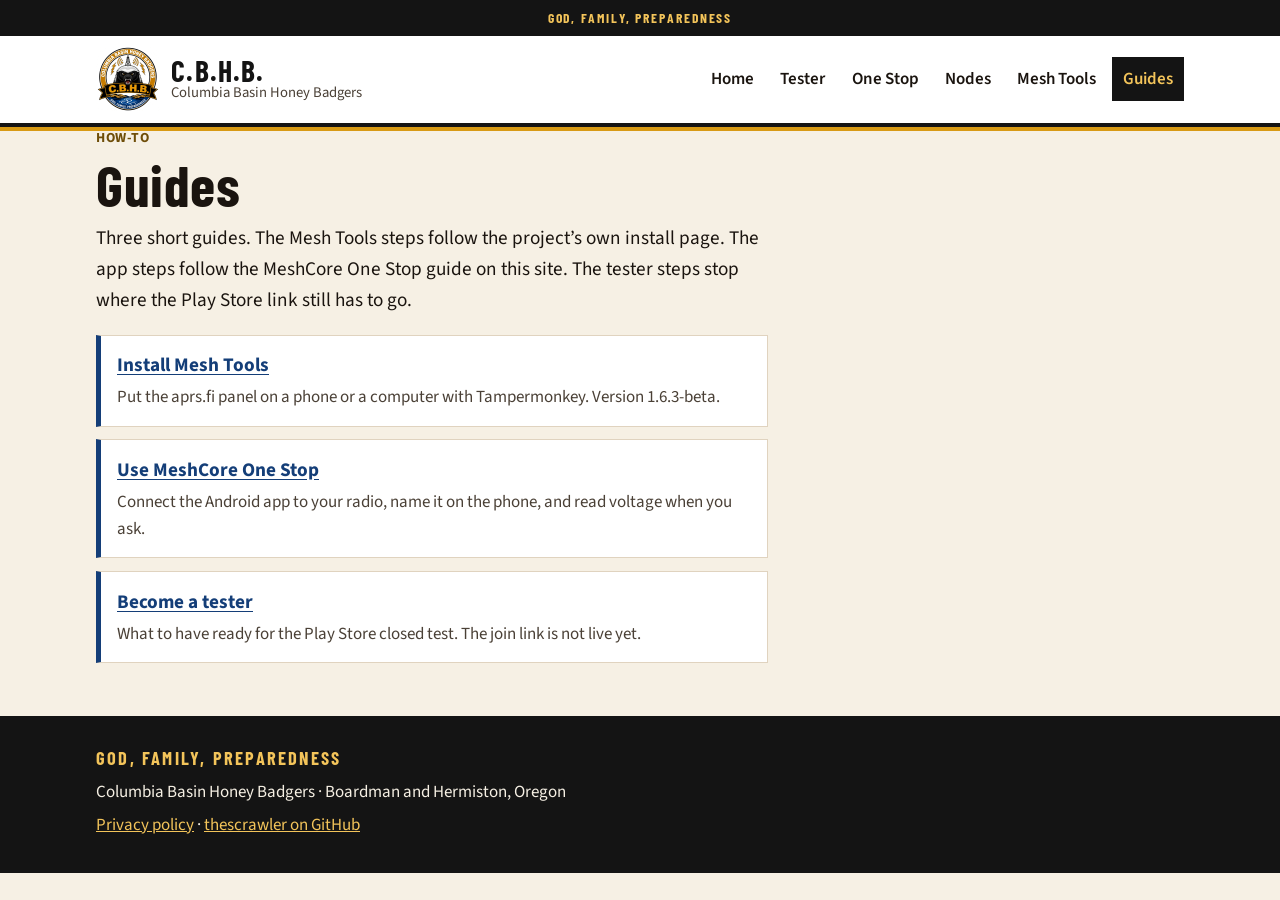
==== guides/index.html @ 163ae531 "Add the Columbia Basin Honey Badgers public site. Co-authored-by: Joey Powell <thescrawler@gmail.com" ====
<!DOCTYPE html>
<html lang="en">
<head>
  <meta charset="utf-8">
  <meta name="viewport" content="width=device-width, initial-scale=1">
  <title>Guides · C.B.H.B.</title>
  <meta name="description" content="Plain how-to pages for the Columbia Basin Honey Badgers: install Mesh Tools, use MeshCore One Stop, and become a Play Store tester.">
  <meta name="theme-color" content="#141414">
  <link rel="icon" href="../assets/favicon-32.png" type="image/png" sizes="32x32">
  <link rel="apple-touch-icon" href="../assets/apple-touch-icon.png">
  <link rel="stylesheet" href="../css/site.css">
</head>
<body>
  <a class="skip" href="#content">Skip to content</a>
  <header class="site-header">
    <p class="motto-bar">God, Family, Preparedness</p>
    <div class="wrap header-row">
      <a class="brand" href="../index.html">
        <img src="../assets/cbhb-logo.jpg" width="64" height="64" alt="">
        <span class="brand-text">
          <span class="brand-name">C.B.H.B.</span>
          <span class="brand-full">Columbia Basin Honey Badgers</span>
        </span>
      </a>
      <nav class="nav" aria-label="Pages">
        <a href="../index.html">Home</a>
        <a href="../become-a-tester.html">Tester</a>
        <a href="../meshcore-one-stop.html">One Stop</a>
        <a href="../nodes.html">Nodes</a>
        <a href="../mesh-tools.html">Mesh Tools</a>
        <a href="index.html" aria-current="page">Guides</a>
      </nav>
    </div>
  </header>

  <main id="content" class="wrap">
    <article class="prose">
      <p class="eyebrow">How-to</p>
      <h1>Guides</h1>
      <p class="lede">Three short guides. The Mesh Tools steps follow the project’s own install page. The app steps follow the MeshCore One Stop guide on this site. The tester steps stop where the Play Store link still has to go.</p>
      <ul class="guide-list">
        <li>
          <a href="install-mesh-tools.html">
            <strong>Install Mesh Tools</strong>
            <span>Put the aprs.fi panel on a phone or a computer with Tampermonkey. Version 1.6.3-beta.</span>
          </a>
        </li>
        <li>
          <a href="use-meshcore-one-stop.html">
            <strong>Use MeshCore One Stop</strong>
            <span>Connect the Android app to your radio, name it on the phone, and read voltage when you ask.</span>
          </a>
        </li>
        <li>
          <a href="become-a-tester.html">
            <strong>Become a tester</strong>
            <span>What to have ready for the Play Store closed test. The join link is not live yet.</span>
          </a>
        </li>
      </ul>
    </article>
  </main>

  <footer class="site-footer">
    <div class="wrap">
      <p class="footer-motto">God, Family, Preparedness</p>
      <p>Columbia Basin Honey Badgers · Boardman and Hermiston, Oregon</p>
      <p><a href="../privacy.html">Privacy policy</a> · <a href="https://github.com/thescrawler">thescrawler on GitHub</a></p>
    </div>
  </footer>
</body>
</html>
---- css/site.css ----
/* C.B.H.B. public site. Fonts: Barlow Condensed and Source Sans 3, SIL OFL. */

@font-face {
  font-family: "Barlow Condensed";
  font-style: normal;
  font-weight: 600;
  font-display: swap;
  src: url("../fonts/barlow-condensed-600.woff2") format("woff2");
}

@font-face {
  font-family: "Barlow Condensed";
  font-style: normal;
  font-weight: 700;
  font-display: swap;
  src: url("../fonts/barlow-condensed-700.woff2") format("woff2");
}

@font-face {
  font-family: "Source Sans 3";
  font-style: normal;
  font-weight: 400;
  font-display: swap;
  src: url("../fonts/source-sans-3-400.woff2") format("woff2");
}

@font-face {
  font-family: "Source Sans 3";
  font-style: normal;
  font-weight: 600;
  font-display: swap;
  src: url("../fonts/source-sans-3-600.woff2") format("woff2");
}

@font-face {
  font-family: "Source Sans 3";
  font-style: normal;
  font-weight: 700;
  font-display: swap;
  src: url("../fonts/source-sans-3-700.woff2") format("woff2");
}

:root {
  --ink: #1a140f;
  --muted: #4a4036;
  --paper: #f6f0e4;
  --paper-2: #fffdf8;
  --line: #e0d3bf;
  --gold: #d89a14;
  --gold-ink: #f3c45a;
  --gold-deep: #6e4d08;
  --black: #141414;
  --blue: #143e78;
  --river: #1d5aa6;
  --display: "Barlow Condensed", "Arial Narrow", "Segoe UI", sans-serif;
  --sans: "Source Sans 3", "Segoe UI", sans-serif;
}

*,
*::before,
*::after {
  box-sizing: border-box;
}

html {
  scroll-behavior: smooth;
}

body {
  margin: 0;
  background: var(--paper);
  color: var(--ink);
  font-family: var(--sans);
  font-size: 1.0625rem;
  line-height: 1.6;
}

img {
  max-width: 100%;
  height: auto;
}

a {
  color: var(--blue);
}

a:hover {
  color: var(--river);
}

:focus-visible {
  outline: 3px solid var(--blue);
  outline-offset: 2px;
}

.skip {
  position: absolute;
  left: 0.75rem;
  top: 0.5rem;
  background: #fff;
  color: var(--ink);
  padding: 0.4rem 0.7rem;
  z-index: 10;
  transform: translateY(-150%);
}

.skip:focus {
  transform: none;
}

.wrap {
  width: min(68rem, calc(100% - 2rem));
  margin-inline: auto;
}

.motto-bar {
  margin: 0;
  background: var(--black);
  color: var(--gold-ink);
  text-align: center;
  font-family: var(--display);
  font-weight: 700;
  letter-spacing: 0.14em;
  text-transform: uppercase;
  font-size: 0.85rem;
  padding: 0.45rem 0.75rem;
}

.site-header {
  background: #fff;
  border-bottom: 4px solid var(--black);
  box-shadow: 0 4px 0 var(--gold);
  position: sticky;
  top: 0;
  z-index: 5;
}

.header-row {
  display: flex;
  flex-wrap: wrap;
  align-items: center;
  justify-content: space-between;
  gap: 0.75rem 1.25rem;
  padding: 0.7rem 0;
}

.brand {
  display: flex;
  align-items: center;
  gap: 0.7rem;
  color: inherit;
  text-decoration: none;
  min-height: 44px;
}

.brand img {
  width: 64px;
  height: 64px;
  background: #fff;
  flex: none;
}

.brand-name {
  display: block;
  font-family: var(--display);
  font-weight: 700;
  font-size: 1.85rem;
  letter-spacing: 0.04em;
  line-height: 0.9;
  color: var(--black);
}

.brand-full {
  display: block;
  font-size: 0.92rem;
  color: var(--muted);
  line-height: 1.2;
}

.nav {
  display: flex;
  flex-wrap: wrap;
  gap: 0.25rem;
}

.nav a {
  color: var(--ink);
  text-decoration: none;
  font-weight: 600;
  padding: 0.5rem 0.7rem;
  min-height: 44px;
  display: inline-flex;
  align-items: center;
}

.nav a:hover {
  background: #f6f0e4;
  color: var(--ink);
}

.nav a[aria-current="page"] {
  background: var(--black);
  color: var(--gold-ink);
}

main {
  padding-bottom: 2.5rem;
}

.hero {
  display: grid;
  grid-template-columns: minmax(12rem, 20rem) 1fr;
  gap: 1.25rem 2rem;
  align-items: center;
  padding: 1.6rem 0 0.4rem;
}

.logo-plate {
  background: #fff;
  border: 3px solid var(--black);
  box-shadow: 0 0 0 3px var(--gold);
  width: min(20rem, 100%);
}

.logo-plate img {
  display: block;
  width: 100%;
  height: auto;
}

h1,
h2,
h3 {
  font-family: var(--display);
  font-weight: 700;
  line-height: 1.05;
  letter-spacing: 0.01em;
  margin: 0 0 0.55rem;
  scroll-margin-top: 11rem;
}

h1 {
  font-size: clamp(2.4rem, 6vw, 3.6rem);
}

h2 {
  font-size: clamp(1.7rem, 3vw, 2.15rem);
  margin-top: 2rem;
}

h3 {
  font-size: 1.45rem;
  margin-top: 1.4rem;
}

.eyebrow {
  margin: 0 0 0.35rem;
  color: var(--gold-deep);
  font-weight: 700;
  letter-spacing: 0.04em;
  text-transform: uppercase;
  font-size: 0.86rem;
}

.motto-line {
  margin: 0.2rem 0 0.8rem;
  font-family: var(--display);
  font-weight: 700;
  font-size: 1.45rem;
  letter-spacing: 0.04em;
  text-transform: uppercase;
  color: var(--blue);
}

.lede {
  font-size: 1.2rem;
  margin-top: 0;
}

.prose {
  max-width: 42rem;
}

.actions {
  display: flex;
  flex-wrap: wrap;
  gap: 0.65rem;
  margin-top: 1.1rem;
}

.btn {
  display: inline-flex;
  align-items: center;
  justify-content: center;
  min-height: 48px;
  padding: 0.65rem 1rem;
  background: var(--black);
  color: var(--gold-ink);
  text-decoration: none;
  font-weight: 700;
  border: 2px solid var(--black);
}

.btn:hover {
  background: var(--gold);
  color: var(--black);
  border-color: var(--black);
}

.btn.secondary {
  background: transparent;
  color: var(--black);
}

.btn.secondary:hover {
  background: var(--black);
  color: var(--gold-ink);
}

.pagelist {
  list-style: none;
  padding: 0;
  margin: 0.5rem 0 0;
  border-top: 1px solid var(--line);
  max-width: 42rem;
}

.pagelist a {
  display: flex;
  flex-direction: column;
  gap: 0.1rem;
  padding: 0.85rem 0.15rem;
  text-decoration: none;
  color: inherit;
  border-bottom: 1px solid var(--line);
}

.pagelist a strong {
  color: var(--blue);
  text-decoration: underline;
  text-underline-offset: 0.15em;
  font-size: 1.12rem;
}

.pagelist a span {
  color: var(--muted);
}

.pagelist a:hover {
  background: rgba(255, 255, 255, 0.55);
}

.note,
.link-slot,
.card {
  background: var(--paper-2);
  border: 1px solid var(--line);
  padding: 1rem 1.05rem;
  margin: 1rem 0;
}

.note {
  border-left: 5px solid var(--gold);
}

.note strong.lead-in {
  display: block;
  font-family: var(--display);
  font-size: 1.25rem;
  letter-spacing: 0.02em;
}

.link-slot {
  border: 3px dashed var(--gold-deep);
  background: #fffdf6;
}

.link-slot h2 {
  margin-top: 0;
}

.kicker {
  margin: 0;
  font-family: var(--display);
  font-weight: 700;
  letter-spacing: 0.12em;
  text-transform: uppercase;
  color: var(--gold-deep);
  font-size: 1rem;
}

.slot {
  margin: 0.7rem 0;
  background: #f3efe4;
  border: 1px solid #d9cdb8;
  min-height: 3.2rem;
  display: flex;
  align-items: center;
  padding: 0.75rem 0.9rem;
  font-family: ui-monospace, "Cascadia Code", monospace;
  color: #6b5e50;
  font-size: 1.05rem;
}

.facts {
  display: grid;
  grid-template-columns: repeat(auto-fit, minmax(11rem, 1fr));
  gap: 0.6rem;
  margin: 1rem 0;
  padding: 0;
  max-width: 42rem;
}

.facts div {
  background: #fff;
  border: 1px solid var(--line);
  padding: 0.7rem 0.85rem;
}

.facts dt {
  font-size: 0.78rem;
  letter-spacing: 0.06em;
  text-transform: uppercase;
  color: var(--muted);
  font-weight: 700;
}

.facts dd {
  margin: 0.15rem 0 0;
  font-weight: 700;
  overflow-wrap: anywhere;
}

.jump {
  display: flex;
  flex-wrap: wrap;
  gap: 0.4rem 0.9rem;
  padding: 0;
  margin: 0.4rem 0 0;
  list-style: none;
}

.jump a {
  font-weight: 600;
}

ol.steps,
ul.plain {
  padding-left: 1.2rem;
}

ol.steps li,
ul.plain li {
  margin: 0.35rem 0;
}

.url-box {
  display: flex;
  flex-wrap: wrap;
  gap: 0.6rem;
  align-items: center;
  background: #fff;
  border: 1px solid var(--line);
  padding: 0.75rem;
  margin: 0.8rem 0;
}

.url-box a,
.url-box code {
  flex: 1 1 16rem;
  overflow-wrap: anywhere;
  font-family: ui-monospace, "Cascadia Code", monospace;
  font-size: 0.92rem;
}

.url-box button {
  min-height: 44px;
  padding: 0.45rem 0.8rem;
  background: var(--black);
  color: var(--gold-ink);
  border: 2px solid var(--black);
  font: inherit;
  font-weight: 700;
  cursor: pointer;
}

.url-box button:hover {
  background: var(--gold);
  color: var(--black);
}

.table-wrap {
  overflow-x: auto;
  margin: 0.8rem 0 1rem;
  background: #fff;
  border: 1px solid var(--line);
}

table {
  border-collapse: collapse;
  width: 100%;
  min-width: 32rem;
  font-size: 1rem;
}

th,
td {
  text-align: left;
  padding: 0.6rem 0.75rem;
  border-bottom: 1px solid var(--line);
  vertical-align: top;
}

th {
  font-family: var(--display);
  font-size: 1.05rem;
  letter-spacing: 0.03em;
  background: #fff;
}

.map-frame {
  margin-top: 1rem;
  background: #ddd;
  border: 3px solid var(--black);
  box-shadow: 0 0 0 3px var(--gold);
  height: min(72vh, 42rem);
  min-height: 22rem;
}

.map-frame iframe {
  width: 100%;
  height: 100%;
  border: 0;
  display: block;
  background: #e7e2d8;
}

.shot {
  width: min(20rem, 100%);
  max-height: 36rem;
  overflow: auto;
  background: #fff;
  border: 1px solid var(--line);
  margin: 0.8rem 0;
}

.shot img {
  display: block;
  width: 100%;
  height: auto;
}

.guide-list {
  list-style: none;
  padding: 0;
  margin: 0;
}

.guide-list li {
  margin: 0 0 0.8rem;
}

.guide-list a {
  display: block;
  background: #fff;
  border: 1px solid var(--line);
  border-left: 5px solid var(--blue);
  padding: 0.9rem 1rem;
  text-decoration: none;
  color: inherit;
}

.guide-list a strong {
  display: block;
  color: var(--blue);
  text-decoration: underline;
  text-underline-offset: 0.15em;
  font-size: 1.2rem;
}

.guide-list a span {
  display: block;
  margin-top: 0.2rem;
  color: var(--muted);
}

.site-footer {
  background: var(--black);
  color: #f6f0e4;
  padding: 1.4rem 0 1.8rem;
}

.site-footer a {
  color: var(--gold-ink);
}

.site-footer p {
  margin: 0.35rem 0;
}

.footer-motto {
  font-family: var(--display);
  font-weight: 700;
  letter-spacing: 0.12em;
  text-transform: uppercase;
  color: var(--gold-ink);
  font-size: 1.15rem;
}

.credit {
  color: var(--muted);
  font-size: 0.95rem;
}

@media (max-width: 760px) {
  .site-header {
    position: static;
  }

  h1,
  h2,
  h3 {
    scroll-margin-top: 1rem;
  }

  .hero {
    grid-template-columns: 1fr;
    justify-items: center;
    text-align: center;
  }

  .hero .actions {
    justify-content: center;
  }

  .logo-plate {
    width: min(16rem, 78vw);
  }

  .motto-bar {
    letter-spacing: 0.08em;
  }
}

@media (max-width: 380px) {
  .brand-full {
    max-width: 11rem;
  }

  .motto-bar {
    letter-spacing: 0.04em;
    font-size: 0.75rem;
  }
}

@media print {
  .site-header,
  .skip,
  .actions,
  .url-box button,
  .nav {
    display: none;
  }

  body {
    background: #fff;
    color: #000;
  }

  .site-footer {
    background: #fff;
    color: #000;
  }

  .site-footer a {
    color: #000;
  }

  a {
    text-decoration: underline;
  }

  .map-frame {
    display: none;
  }
}
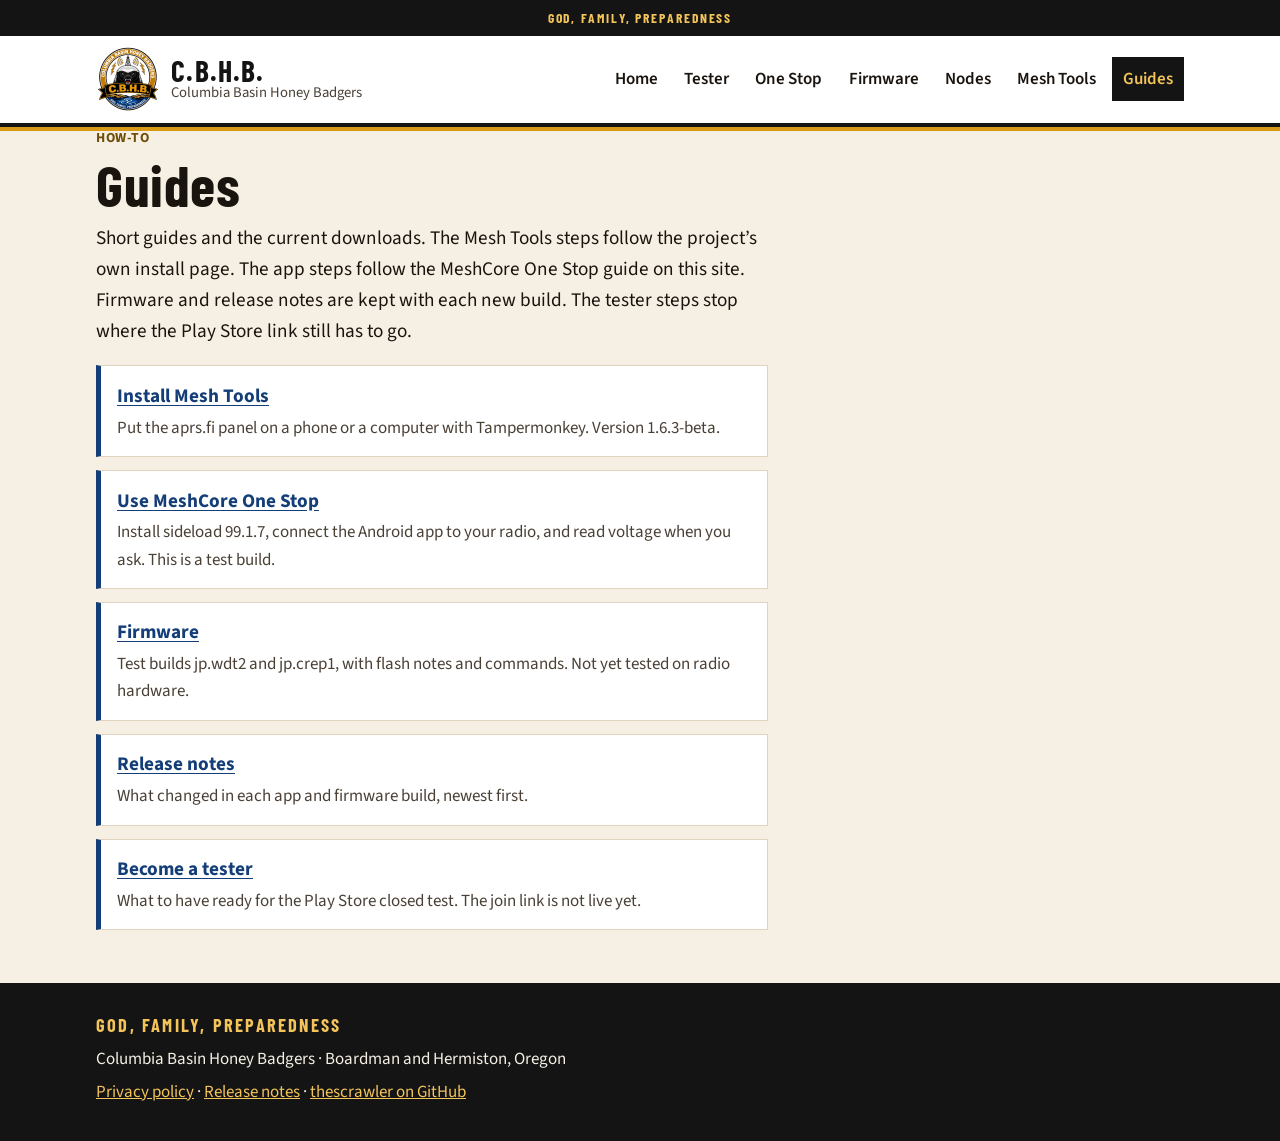
==== commit 8b471ea8: "Host One Stop 99.1.7 and jp.wdt2/jp.crep1 test firmware. Replace the 99.1.6 APK with 99.1.7, add XIA" ====
--- a/guides/index.html
+++ b/guides/index.html
@@ -4,7 +4,7 @@
   <meta charset="utf-8">
   <meta name="viewport" content="width=device-width, initial-scale=1">
   <title>Guides · C.B.H.B.</title>
-  <meta name="description" content="Plain how-to pages for the Columbia Basin Honey Badgers: install Mesh Tools, use MeshCore One Stop, and become a Play Store tester.">
+  <meta name="description" content="Plain how-to pages for the Columbia Basin Honey Badgers: install Mesh Tools, use MeshCore One Stop, flash firmware, and become a Play Store tester.">
   <meta name="theme-color" content="#141414">
   <link rel="icon" href="../assets/favicon-32.png" type="image/png" sizes="32x32">
   <link rel="apple-touch-icon" href="../assets/apple-touch-icon.png">
@@ -26,6 +26,7 @@
         <a href="../index.html">Home</a>
         <a href="../become-a-tester.html">Tester</a>
         <a href="../meshcore-one-stop.html">One Stop</a>
+        <a href="../firmware.html">Firmware</a>
         <a href="../nodes.html">Nodes</a>
         <a href="../mesh-tools.html">Mesh Tools</a>
         <a href="index.html" aria-current="page">Guides</a>
@@ -37,7 +38,7 @@
     <article class="prose">
       <p class="eyebrow">How-to</p>
       <h1>Guides</h1>
-      <p class="lede">Three short guides. The Mesh Tools steps follow the project’s own install page. The app steps follow the MeshCore One Stop guide on this site. The tester steps stop where the Play Store link still has to go.</p>
+      <p class="lede">Short guides and the current downloads. The Mesh Tools steps follow the project’s own install page. The app steps follow the MeshCore One Stop guide on this site. Firmware and release notes are kept with each new build. The tester steps stop where the Play Store link still has to go.</p>
       <ul class="guide-list">
         <li>
           <a href="install-mesh-tools.html">
@@ -48,7 +49,19 @@
         <li>
           <a href="use-meshcore-one-stop.html">
             <strong>Use MeshCore One Stop</strong>
-            <span>Connect the Android app to your radio, name it on the phone, and read voltage when you ask.</span>
+            <span>Install sideload 99.1.7, connect the Android app to your radio, and read voltage when you ask. This is a test build.</span>
+          </a>
+        </li>
+        <li>
+          <a href="../firmware.html">
+            <strong>Firmware</strong>
+            <span>Test builds jp.wdt2 and jp.crep1, with flash notes and commands. Not yet tested on radio hardware.</span>
+          </a>
+        </li>
+        <li>
+          <a href="../release-notes.html">
+            <strong>Release notes</strong>
+            <span>What changed in each app and firmware build, newest first.</span>
           </a>
         </li>
         <li>
@@ -65,7 +78,7 @@
     <div class="wrap">
       <p class="footer-motto">God, Family, Preparedness</p>
       <p>Columbia Basin Honey Badgers · Boardman and Hermiston, Oregon</p>
-      <p><a href="../privacy.html">Privacy policy</a> · <a href="https://github.com/thescrawler">thescrawler on GitHub</a></p>
+      <p><a href="../privacy.html">Privacy policy</a> · <a href="../release-notes.html">Release notes</a> · <a href="https://github.com/thescrawler">thescrawler on GitHub</a></p>
     </div>
   </footer>
 </body>
--- a/css/site.css
+++ b/css/site.css
@@ -684,3 +684,42 @@
     display: none;
   }
 }
+
+pre.commands {
+  background: #fff;
+  border: 1px solid var(--line);
+  padding: 0.75rem 1rem;
+  overflow-x: auto;
+  font-family: ui-monospace, "Cascadia Code", monospace;
+  font-size: 0.95rem;
+  line-height: 1.45;
+  margin: 0.8rem 0 1rem;
+}
+
+code {
+  font-family: ui-monospace, "Cascadia Code", monospace;
+  font-size: 0.95em;
+}
+
+.release {
+  background: #fff;
+  border: 1px solid var(--line);
+  padding: 1rem 1.05rem 0.25rem;
+  margin: 1.2rem 0;
+}
+
+.release h2 {
+  margin-top: 0;
+}
+
+.release .meta {
+  color: var(--muted);
+  margin: -0.15rem 0 0.8rem;
+}
+
+.sha {
+  font-family: ui-monospace, "Cascadia Code", monospace;
+  font-size: 0.9rem;
+  overflow-wrap: anywhere;
+  word-break: break-all;
+}
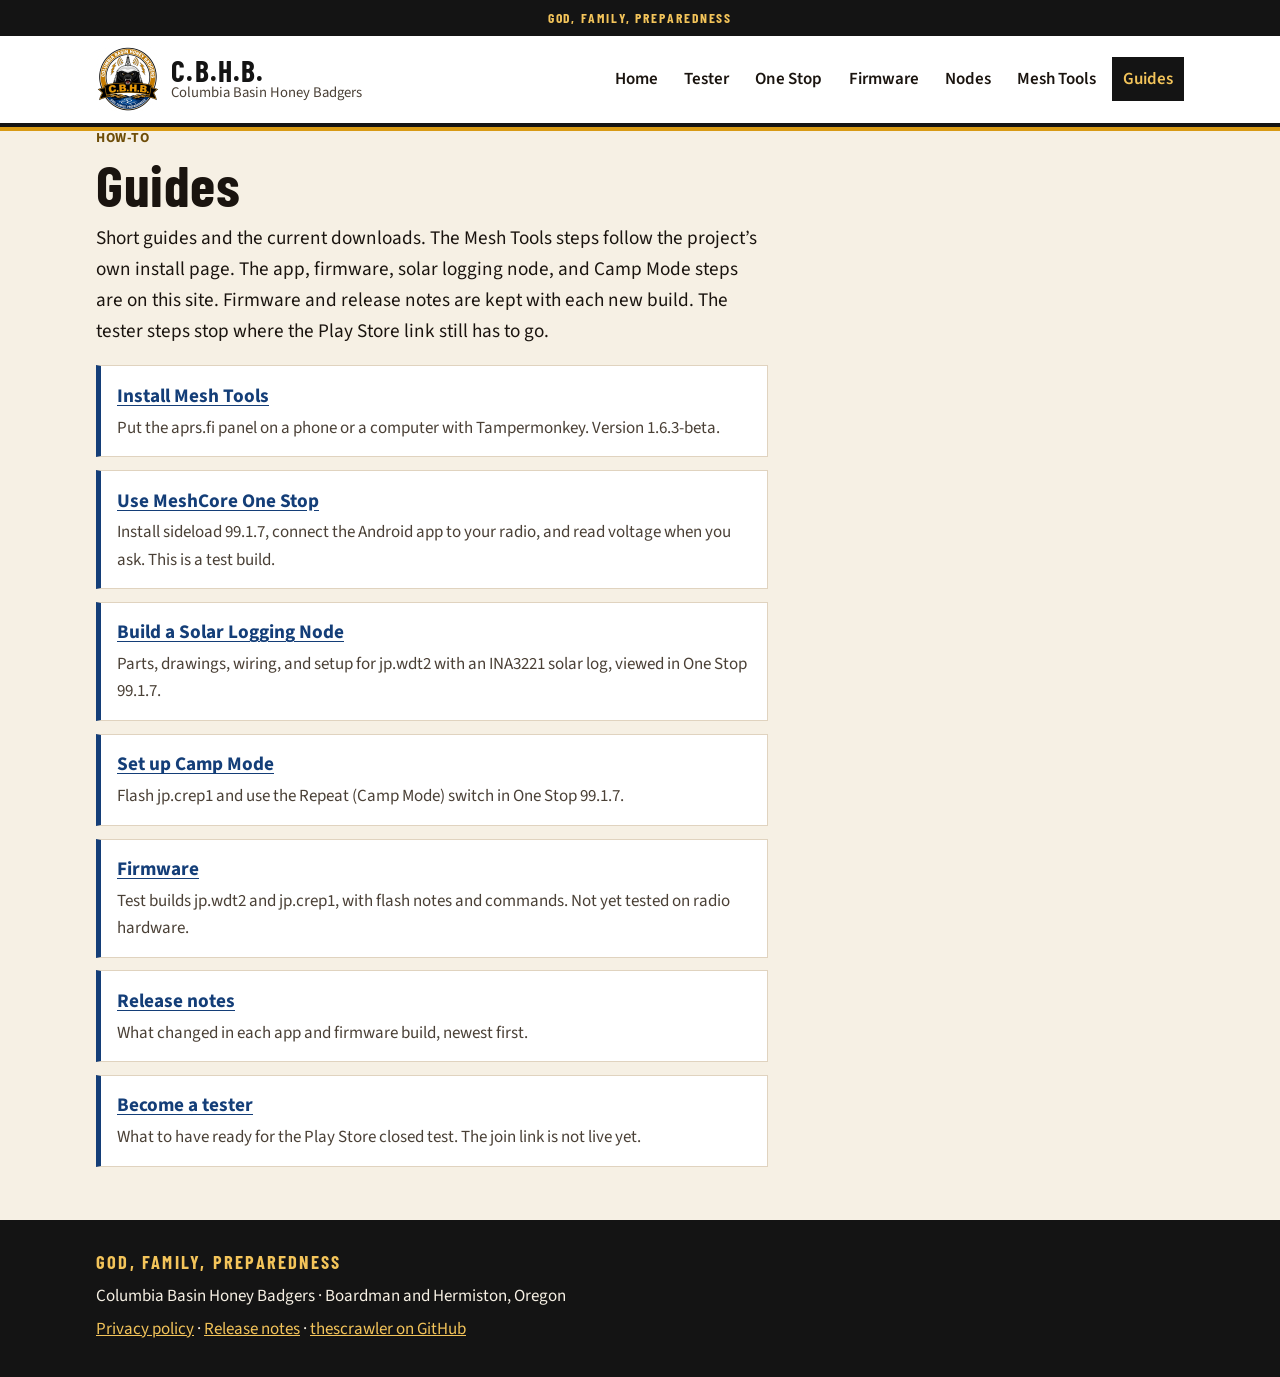
==== commit 9bb3173d: "Add solar logging node and Camp Mode build guides. Publish readable instructions for jp.wdt2 with IN" ====
--- a/guides/index.html
+++ b/guides/index.html
@@ -4,7 +4,7 @@
   <meta charset="utf-8">
   <meta name="viewport" content="width=device-width, initial-scale=1">
   <title>Guides · C.B.H.B.</title>
-  <meta name="description" content="Plain how-to pages for the Columbia Basin Honey Badgers: install Mesh Tools, use MeshCore One Stop, flash firmware, and become a Play Store tester.">
+  <meta name="description" content="Plain how-to pages for the Columbia Basin Honey Badgers: install Mesh Tools, use MeshCore One Stop, build a solar logging node, set up Camp Mode, and become a Play Store tester.">
   <meta name="theme-color" content="#141414">
   <link rel="icon" href="../assets/favicon-32.png" type="image/png" sizes="32x32">
   <link rel="apple-touch-icon" href="../assets/apple-touch-icon.png">
@@ -38,7 +38,7 @@
     <article class="prose">
       <p class="eyebrow">How-to</p>
       <h1>Guides</h1>
-      <p class="lede">Short guides and the current downloads. The Mesh Tools steps follow the project’s own install page. The app steps follow the MeshCore One Stop guide on this site. Firmware and release notes are kept with each new build. The tester steps stop where the Play Store link still has to go.</p>
+      <p class="lede">Short guides and the current downloads. The Mesh Tools steps follow the project’s own install page. The app, firmware, solar logging node, and Camp Mode steps are on this site. Firmware and release notes are kept with each new build. The tester steps stop where the Play Store link still has to go.</p>
       <ul class="guide-list">
         <li>
           <a href="install-mesh-tools.html">
@@ -50,6 +50,18 @@
           <a href="use-meshcore-one-stop.html">
             <strong>Use MeshCore One Stop</strong>
             <span>Install sideload 99.1.7, connect the Android app to your radio, and read voltage when you ask. This is a test build.</span>
+          </a>
+        </li>
+        <li>
+          <a href="build-solar-logging-node.html">
+            <strong>Build a Solar Logging Node</strong>
+            <span>Parts, drawings, wiring, and setup for jp.wdt2 with an INA3221 solar log, viewed in One Stop 99.1.7.</span>
+          </a>
+        </li>
+        <li>
+          <a href="set-up-camp-mode.html">
+            <strong>Set up Camp Mode</strong>
+            <span>Flash jp.crep1 and use the Repeat (Camp Mode) switch in One Stop 99.1.7.</span>
           </a>
         </li>
         <li>
--- a/css/site.css
+++ b/css/site.css
@@ -723,3 +723,23 @@
   overflow-wrap: anywhere;
   word-break: break-all;
 }
+
+figure.diagram {
+  margin: 1rem 0 1.2rem;
+  background: #fff;
+  border: 1px solid var(--line);
+  padding: 0.75rem;
+}
+
+figure.diagram svg,
+figure.diagram img {
+  display: block;
+  width: 100%;
+  height: auto;
+}
+
+figure.diagram figcaption {
+  margin-top: 0.6rem;
+  color: var(--muted);
+  font-size: 0.95rem;
+}
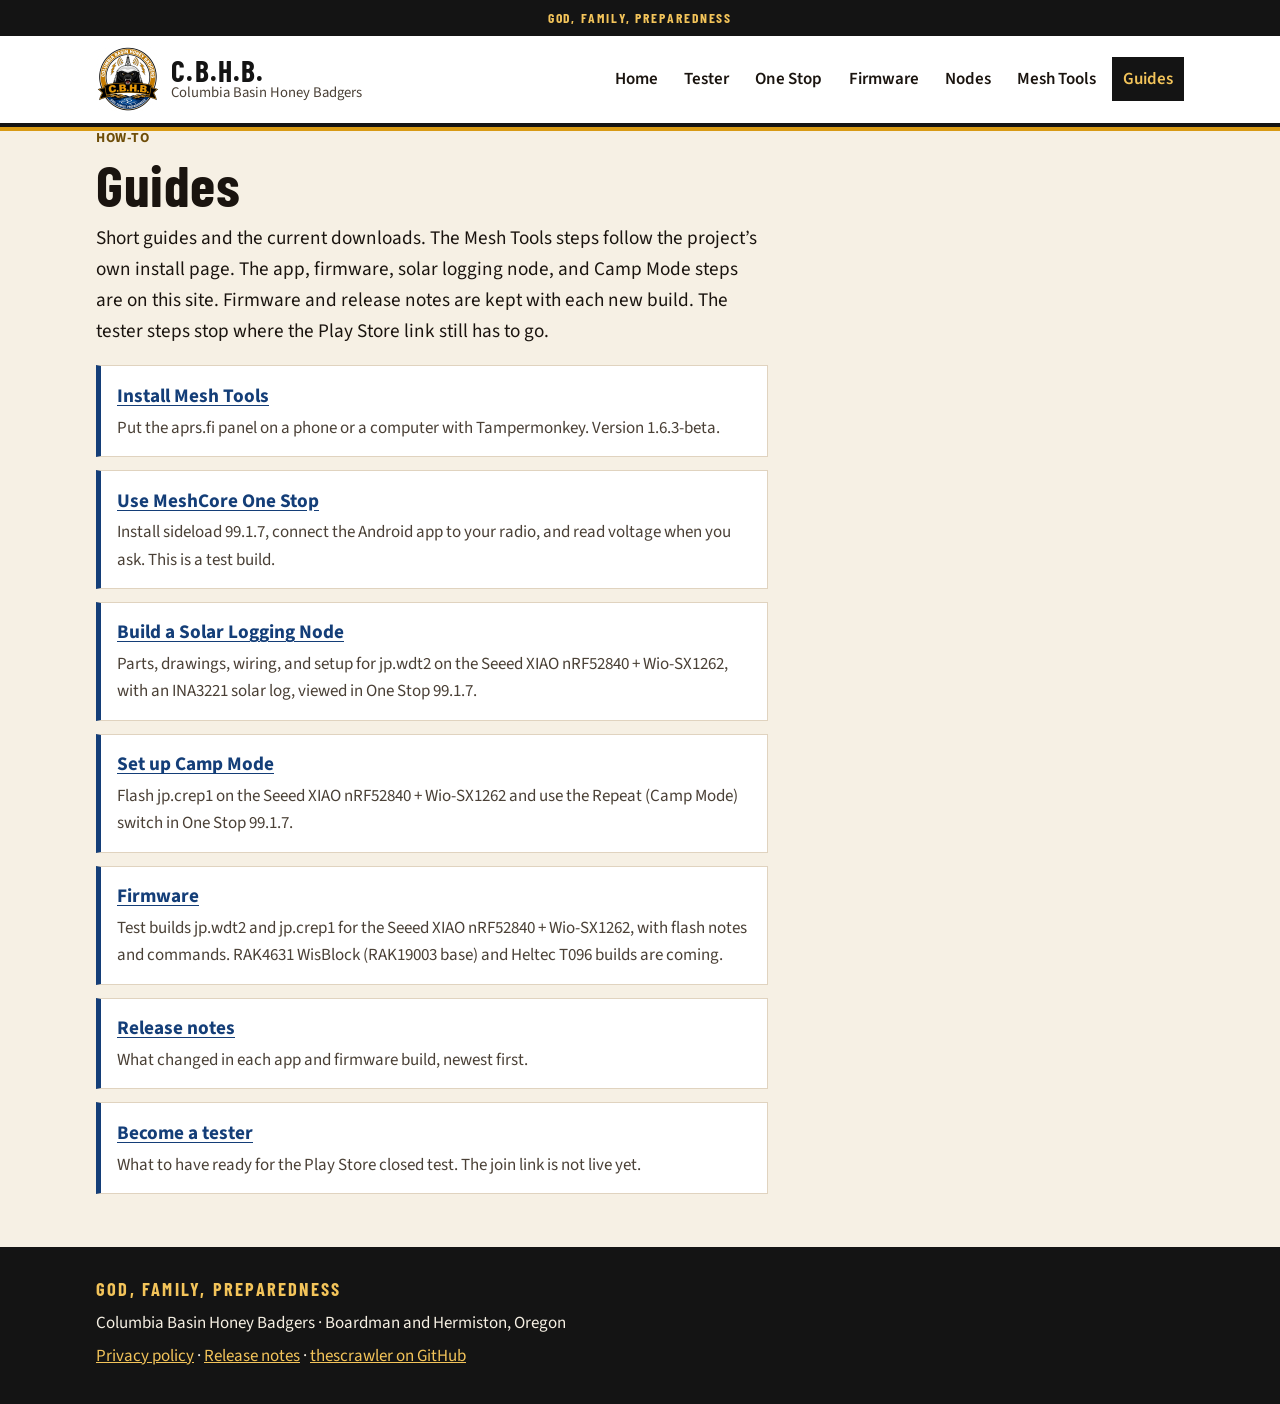
==== commit 74888b0e: "Remove Heltec V3 firmware and name every board exactly. Drop the Heltec LoRa32 V3 / ESP32 crep1 imag" ====
--- a/guides/index.html
+++ b/guides/index.html
@@ -55,19 +55,19 @@
         <li>
           <a href="build-solar-logging-node.html">
             <strong>Build a Solar Logging Node</strong>
-            <span>Parts, drawings, wiring, and setup for jp.wdt2 with an INA3221 solar log, viewed in One Stop 99.1.7.</span>
+            <span>Parts, drawings, wiring, and setup for jp.wdt2 on the Seeed XIAO nRF52840 + Wio-SX1262, with an INA3221 solar log, viewed in One Stop 99.1.7.</span>
           </a>
         </li>
         <li>
           <a href="set-up-camp-mode.html">
             <strong>Set up Camp Mode</strong>
-            <span>Flash jp.crep1 and use the Repeat (Camp Mode) switch in One Stop 99.1.7.</span>
+            <span>Flash jp.crep1 on the Seeed XIAO nRF52840 + Wio-SX1262 and use the Repeat (Camp Mode) switch in One Stop 99.1.7.</span>
           </a>
         </li>
         <li>
           <a href="../firmware.html">
             <strong>Firmware</strong>
-            <span>Test builds jp.wdt2 and jp.crep1, with flash notes and commands. Not yet tested on radio hardware.</span>
+            <span>Test builds jp.wdt2 and jp.crep1 for the Seeed XIAO nRF52840 + Wio-SX1262, with flash notes and commands. RAK4631 WisBlock (RAK19003 base) and Heltec T096 builds are coming.</span>
           </a>
         </li>
         <li>
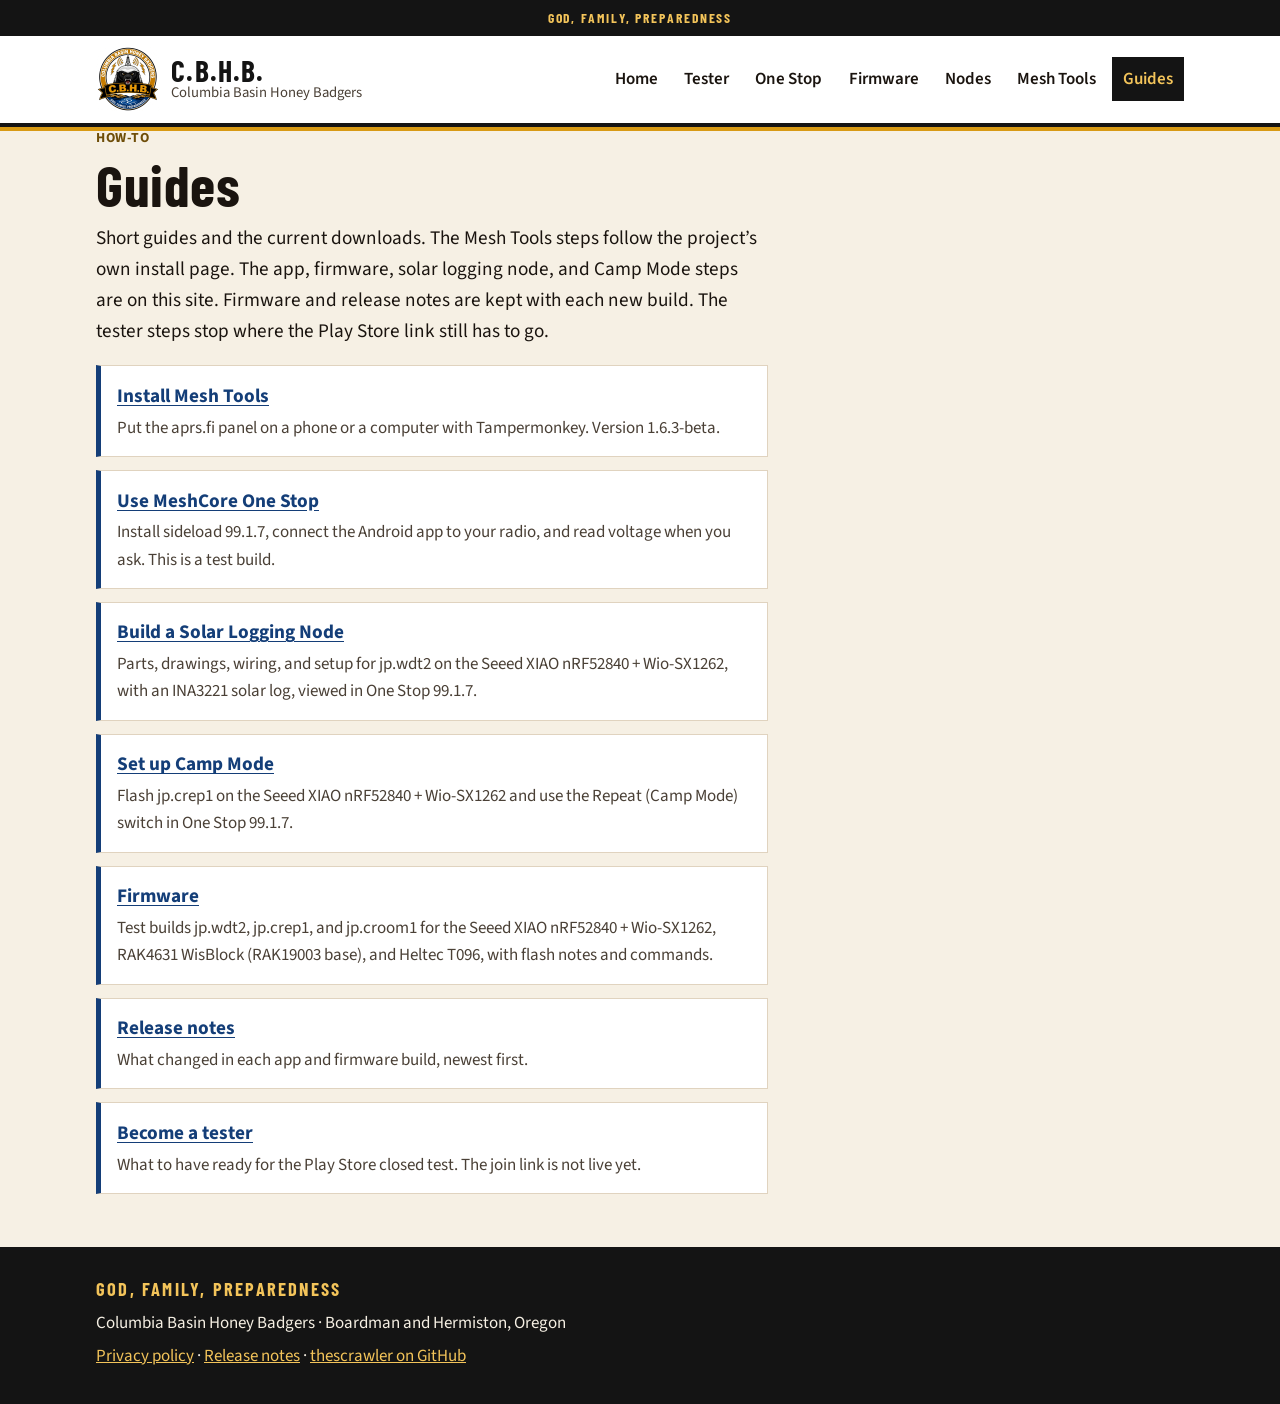
==== commit c98f6254: "Add RAK4631 and Heltec T096 test firmware and jp.croom1. Post board-specific UF2s for jp.wdt2, jp.cr" ====
--- a/guides/index.html
+++ b/guides/index.html
@@ -67,7 +67,7 @@
         <li>
           <a href="../firmware.html">
             <strong>Firmware</strong>
-            <span>Test builds jp.wdt2 and jp.crep1 for the Seeed XIAO nRF52840 + Wio-SX1262, with flash notes and commands. RAK4631 WisBlock (RAK19003 base) and Heltec T096 builds are coming.</span>
+            <span>Test builds jp.wdt2, jp.crep1, and jp.croom1 for the Seeed XIAO nRF52840 + Wio-SX1262, RAK4631 WisBlock (RAK19003 base), and Heltec T096, with flash notes and commands.</span>
           </a>
         </li>
         <li>
